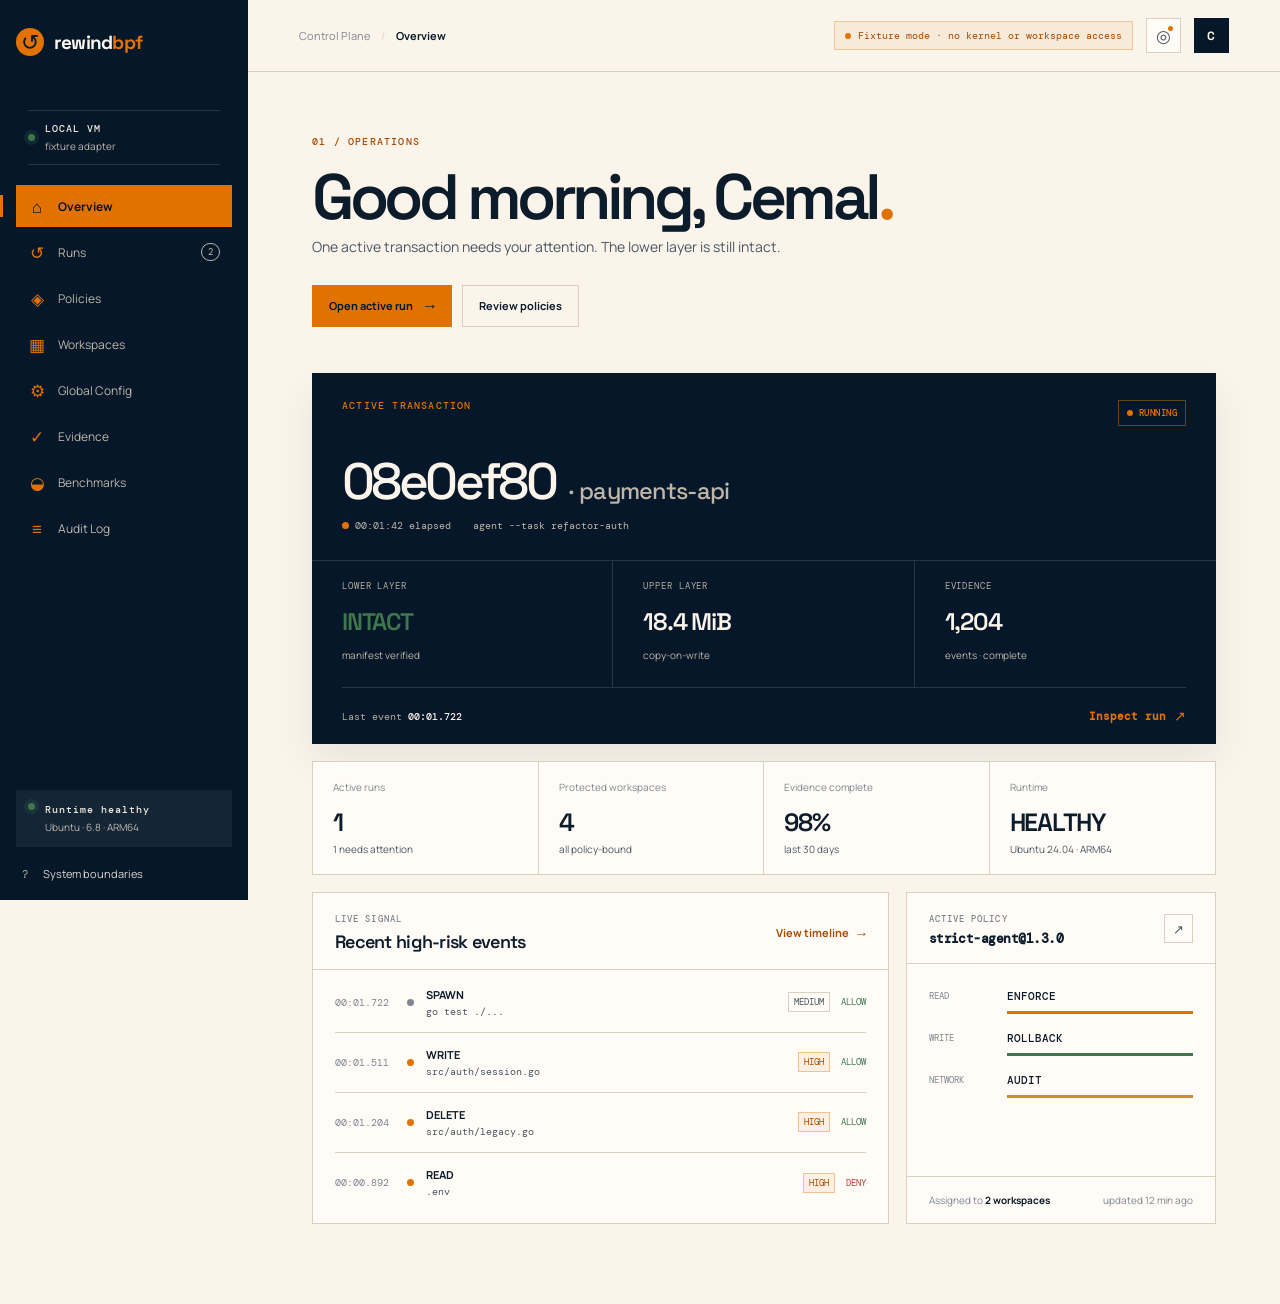
==== ui/index.html @ 832b9a1c "feat: add control plane UI roadmap and prototype" ====
<!doctype html>
<html lang="en">
  <head>
    <meta charset="utf-8" />
    <meta name="viewport" content="width=device-width, initial-scale=1, viewport-fit=cover" />
    <meta name="theme-color" content="#101b2d" />
    <meta name="description" content="RewindBPF Control Plane — observe, review, and safely rewind agent transactions." />
    <title>Rewind Control Plane</title>
    <link rel="stylesheet" href="./styles/tokens.css" />
    <link rel="stylesheet" href="./styles/app.css" />
  </head>
  <body>
    <a class="skip-link" href="#main-content">Skip to main content</a>
    <div id="app"></div>
    <noscript><main class="no-script"><h1>Rewind Control Plane</h1><p>JavaScript is required for the operational prototype.</p></main></noscript>
    <script type="module" src="./app.js"></script>
  </body>
</html>
---- ui/styles/tokens.css ----
@import url("https://fonts.googleapis.com/css2?family=DM+Mono:wght@400;500&family=Manrope:wght@400;500;600;700;800&family=Space+Grotesk:wght@500;600;700&display=swap");

:root {
  --ink: oklch(22% .035 250);
  --ink-soft: oklch(45% .025 250);
  --ink-faint: oklch(62% .018 250);
  --navy: oklch(20% .045 250);
  --navy-soft: oklch(27% .045 250);
  --paper: oklch(97% .014 78);
  --surface: oklch(99% .008 78);
  --surface-warm: oklch(94% .022 78);
  --line: oklch(86% .022 78);
  --orange: oklch(67% .17 54);
  --orange-dark: oklch(52% .14 48);
  --sage: oklch(52% .09 150);
  --sage-soft: oklch(89% .045 150);
  --amber: oklch(69% .13 80);
  --red: oklch(53% .16 27);
  --red-soft: oklch(91% .045 27);
  --blue: oklch(53% .11 245);
  --display: "Space Grotesk", "Trebuchet MS", sans-serif;
  --body: "Manrope", -apple-system, BlinkMacSystemFont, "Segoe UI", sans-serif;
  --mono: "DM Mono", "SFMono-Regular", Consolas, monospace;
  --shadow: 0 18px 40px oklch(22% .035 250 / .07);
  --ease-out: cubic-bezier(.16, 1, .3, 1);
}
---- ui/styles/app.css ----
* { box-sizing: border-box; }
html { background: var(--paper); color: var(--ink); font-family: var(--body); font-size: 15px; font-kerning: normal; }
body { margin: 0; min-width: 320px; background: var(--paper); }
button, input { font: inherit; }
button { color: inherit; cursor: pointer; }
button:disabled { cursor: not-allowed; }
button:focus-visible, input:focus-visible, a:focus-visible { outline: 2px solid var(--orange); outline-offset: 3px; }
a { color: inherit; }
code, pre { font-family: var(--mono); font-variant-ligatures: none; }
.skip-link { position: fixed; z-index: 50; top: 12px; left: 12px; padding: 10px 14px; color: var(--paper); background: var(--navy); transform: translateY(-180%); transition: transform 180ms var(--ease-out); }
.skip-link:focus { transform: translateY(0); }
.app-shell { display: grid; grid-template-columns: 248px minmax(0, 1fr); min-height: 100vh; }
.side-rail { display: flex; position: sticky; top: 0; height: 100vh; flex-direction: column; padding: 28px 16px 18px; color: oklch(94% .016 78); background: var(--navy); }
.rail-brand, .mobile-brand { display: flex; align-items: center; gap: 10px; color: oklch(98% .01 78); font: 700 19px/1 var(--display); letter-spacing: -.04em; }
.brand-symbol { display: grid; place-items: center; width: 28px; height: 28px; color: var(--navy); background: var(--orange); border-radius: 50%; font: 22px/1 var(--display); }
.brand-accent { color: var(--orange); }
.rail-context { display: flex; align-items: center; gap: 10px; margin: 54px 12px 20px; padding: 11px 0; border-top: 1px solid oklch(100% 0 0 / .14); border-bottom: 1px solid oklch(100% 0 0 / .14); }
.rail-context b, .rail-health b { display: block; font: 500 10px var(--mono); letter-spacing: .1em; }
.rail-context small, .rail-health small { display: block; margin-top: 4px; color: oklch(78% .018 78); font-size: 10px; }
.context-dot, .health-dot { width: 7px; height: 7px; flex: 0 0 auto; border-radius: 50%; background: var(--sage); box-shadow: 0 0 0 4px oklch(52% .09 150 / .18); }
.rail-nav { display: grid; gap: 4px; }
.rail-link { display: flex; align-items: center; gap: 12px; position: relative; min-height: 42px; padding: 0 12px; border: 0; color: oklch(78% .018 78); background: transparent; text-align: left; font-size: 12px; transition: color 180ms var(--ease-out), background 180ms var(--ease-out), transform 180ms var(--ease-out); }
.rail-link:hover { color: oklch(98% .01 78); background: oklch(100% 0 0 / .07); transform: translateX(2px); }
.rail-link.is-active { color: var(--navy); background: var(--orange); font-weight: 700; }
.rail-link.is-active::before { content: ""; position: absolute; left: -16px; width: 3px; height: 22px; background: var(--orange); }
.rail-icon { width: 18px; color: var(--orange); font-size: 17px; text-align: center; }
.rail-link.is-active .rail-icon { color: var(--navy); }
.rail-link em { margin-left: auto; padding: 2px 6px; border: 1px solid currentColor; border-radius: 10px; font: 9px var(--mono); font-style: normal; }
.rail-bottom { display: grid; gap: 18px; margin-top: auto; }
.rail-health { display: flex; align-items: flex-start; gap: 10px; padding: 13px 12px; background: oklch(100% 0 0 / .06); }
.rail-help { border: 0; color: oklch(75% .02 78); background: transparent; text-align: left; font: 11px var(--mono); }
.rail-help span { margin-left: 7px; color: oklch(88% .012 78); font-family: var(--body); }
.main-shell { min-width: 0; }
.topbar { display: flex; align-items: center; gap: 24px; height: 72px; padding: 0 clamp(22px, 4vw, 64px); border-bottom: 1px solid var(--line); background: oklch(97% .014 78 / .9); backdrop-filter: blur(12px); }
.mobile-brand { display: none; color: var(--navy); }
.mobile-brand .brand-symbol { color: var(--paper); }
.breadcrumbs { display: flex; align-items: center; gap: 11px; color: var(--ink-faint); font-size: 11px; }
.breadcrumbs i { color: var(--line); font-style: normal; }
.breadcrumbs strong { color: var(--ink); font-weight: 700; }
.top-actions { display: flex; align-items: center; gap: 13px; margin-left: auto; }
.fixture-badge { display: flex; align-items: center; gap: 7px; max-width: 310px; padding: 7px 10px; color: var(--orange-dark); border: 1px solid oklch(67% .17 54 / .3); background: oklch(67% .17 54 / .08); font: 10px var(--mono); }
.fixture-badge i { width: 6px; height: 6px; border-radius: 50%; background: var(--orange); }
.icon-button, .avatar { display: grid; place-items: center; position: relative; width: 35px; height: 35px; border: 1px solid var(--line); color: var(--ink-soft); background: var(--surface); font-size: 17px; transition: border-color 160ms var(--ease-out), color 160ms var(--ease-out), transform 160ms var(--ease-out); }
.icon-button:hover, .avatar:hover { color: var(--orange-dark); border-color: var(--orange); transform: translateY(-1px); }
.icon-button b { position: absolute; top: 7px; right: 7px; width: 5px; height: 5px; border-radius: 50%; background: var(--orange); }
.avatar { border: 0; color: var(--paper); background: var(--navy); font: 700 12px var(--display); }
.content-wrap { width: min(100%, 1440px); margin: 0 auto; padding: clamp(34px, 5vw, 70px) clamp(22px, 5vw, 72px) 80px; }
.page { animation: page-in 500ms var(--ease-out) both; }
@keyframes page-in { from { opacity: 0; transform: translateY(8px); } to { opacity: 1; transform: translateY(0); } }
.section-kicker, .panel-kicker, .eyebrow-label { display: block; color: var(--orange-dark); font: 500 10px/1.2 var(--mono); letter-spacing: .12em; text-transform: uppercase; }
.page-intro { display: grid; grid-template-columns: 1fr; max-width: 720px; }
.page-intro h1, .page-heading h1 { margin: 19px 0 8px; font: 600 clamp(38px, 5vw, 68px)/.96 var(--display); letter-spacing: -.07em; }
.page-intro p, .page-heading p { max-width: 600px; margin: 0; color: var(--ink-soft); font-size: 14px; line-height: 1.6; }
.muted-dot { color: var(--orange); }
.intro-actions { display: flex; gap: 10px; margin-top: 26px; }
.button { display: inline-flex; align-items: center; justify-content: center; gap: 12px; min-height: 42px; padding: 0 16px; border: 1px solid transparent; font-size: 11px; font-weight: 700; transition: transform 180ms var(--ease-out), background 180ms var(--ease-out), border-color 180ms var(--ease-out); }
.button span { font: 16px var(--mono); }
.button:hover { transform: translateY(-2px); }
.button-primary { color: var(--navy); background: var(--orange); }
.button-primary:hover { background: oklch(72% .16 54); }
.button-quiet { color: var(--ink); border-color: var(--line); background: transparent; }
.button-quiet:hover { border-color: var(--ink-soft); background: var(--surface); }
.button-disabled { color: var(--ink-faint); border-color: var(--line); background: var(--surface-warm); }
.text-button, .back-link { display: inline-flex; align-items: center; gap: 8px; padding: 0; border: 0; color: var(--orange-dark); background: transparent; font-size: 11px; font-weight: 700; }
.text-button span { font: 14px var(--mono); }
.text-button:hover, .back-link:hover { color: var(--ink); }
.hero-status { margin-top: 46px; padding: 27px 30px 0; color: var(--paper); background: var(--navy); box-shadow: var(--shadow); }
.hero-status-top, .hero-status-foot, .panel-heading, .detail-head, .page-heading { display: flex; align-items: flex-start; justify-content: space-between; gap: 18px; }
.eyebrow-label { color: var(--orange); }
.state-pill { display: inline-flex; align-items: center; gap: 6px; padding: 6px 8px; color: var(--ink-soft); border: 1px solid var(--line); font: 500 9px var(--mono); letter-spacing: .05em; text-transform: uppercase; white-space: nowrap; }
.state-pill i { width: 6px; height: 6px; border-radius: 50%; background: currentColor; }
.state-running { color: var(--orange); border-color: oklch(67% .17 54 / .45); }
.state-rolled_back { color: var(--sage); border-color: oklch(52% .09 150 / .4); }
.state-failed, .state-recovery_required { color: var(--red); }
.hero-status .state-pill { color: var(--orange); border-color: oklch(67% .17 54 / .45); }
.hero-run-id { margin-top: 30px; font: 500 clamp(31px, 4vw, 53px)/1 var(--display); letter-spacing: -.07em; }
.hero-run-id span { margin-left: 14px; color: oklch(78% .02 78); font-size: .46em; letter-spacing: -.03em; }
.hero-run-meta { display: flex; gap: 22px; margin-top: 12px; color: oklch(78% .02 78); font: 10px var(--mono); }
.live-pulse { display: inline-block; width: 7px; height: 7px; margin-right: 6px; border-radius: 50%; background: var(--orange); box-shadow: 0 0 0 0 oklch(67% .17 54 / .6); animation: pulse 2s infinite; }
@keyframes pulse { 70% { box-shadow: 0 0 0 7px transparent; } 100% { box-shadow: 0 0 0 0 transparent; } }
.hero-status-grid { display: grid; grid-template-columns: repeat(3, 1fr); margin: 28px -30px 0; border-top: 1px solid oklch(100% 0 0 / .14); }
.hero-status-grid > div { min-height: 126px; padding: 19px 20px 17px 30px; border-right: 1px solid oklch(100% 0 0 / .14); }
.hero-status-grid > div:last-child { border-right: 0; }
.hero-status-grid small, .summary-cell span { display: block; color: oklch(75% .02 78); font: 9px var(--mono); letter-spacing: .1em; }
.hero-status-grid strong { display: block; margin: 14px 0 6px; font: 600 24px var(--display); letter-spacing: -.05em; }
.hero-status-grid span { color: oklch(78% .02 78); font-size: 10px; }
.verified-text { color: var(--sage) !important; }
.hero-status-foot { align-items: center; min-height: 57px; color: oklch(75% .02 78); border-top: 1px solid oklch(100% 0 0 / .14); font: 10px var(--mono); }
.hero-status-foot b { color: var(--paper); font-weight: 500; }
.hero-status-foot .text-button { color: var(--orange); }
.stat-strip { display: grid; grid-template-columns: repeat(4, 1fr); margin-top: 17px; border: 1px solid var(--line); background: var(--surface); }
.stat-strip > div { min-height: 106px; padding: 18px 20px; border-right: 1px solid var(--line); }
.stat-strip > div:last-child { border-right: 0; }
.stat-strip span, .stat-strip small { display: block; color: var(--ink-faint); font-size: 10px; }
.stat-strip strong { display: block; margin: 12px 0 4px; font: 600 25px var(--display); letter-spacing: -.05em; }
.stat-strip small { color: var(--ink-soft); }
.dashboard-grid { display: grid; grid-template-columns: 1.3fr .7fr; gap: 17px; margin-top: 17px; }
.panel { border: 1px solid var(--line); background: var(--surface); }
.panel-heading { align-items: center; padding: 21px 22px 17px; border-bottom: 1px solid var(--line); }
.panel-heading h2 { margin: 7px 0 0; font: 600 18px/1.1 var(--display); letter-spacing: -.04em; }
.panel-kicker { color: var(--ink-faint); font-size: 9px; }
.mini-events { padding: 3px 22px 10px; }
.mini-event { display: grid; grid-template-columns: 61px 8px minmax(0, 1fr) auto auto; align-items: center; gap: 11px; min-height: 60px; border-bottom: 1px solid var(--line); }
.mini-event:last-child { border-bottom: 0; }
.event-time { color: var(--ink-faint); font: 10px var(--mono); }
.event-marker { width: 7px; height: 7px; border-radius: 50%; background: var(--ink-faint); }
.marker-high, .marker-critical { background: var(--orange); }
.marker-low { background: var(--sage); }
.mini-event div { display: grid; gap: 3px; min-width: 0; }
.mini-event strong { font-size: 11px; }
.mini-event div span { overflow: hidden; color: var(--ink-soft); font: 10px var(--mono); text-overflow: ellipsis; white-space: nowrap; }
.risk { display: inline-block; padding: 3px 5px; color: var(--ink-soft); border: 1px solid var(--line); font: 9px var(--mono); text-transform: uppercase; }
.risk-high, .risk-critical { color: var(--orange-dark); border-color: oklch(67% .17 54 / .36); background: oklch(67% .17 54 / .08); }
.risk-low { color: var(--sage); }
.decision { font: 9px var(--mono); text-transform: uppercase; }
.decision-allow { color: var(--sage); }
.decision-deny { color: var(--red); }
.panel-policy { display: flex; flex-direction: column; }
.panel-policy .panel-heading { align-items: flex-start; }
.panel-policy .panel-heading h2 { font-family: var(--mono); font-size: 13px; }
.icon-button.small { width: 29px; height: 29px; font-size: 13px; }
.policy-summary { display: grid; gap: 17px; padding: 25px 22px; }
.policy-mode { display: grid; grid-template-columns: 70px 1fr; align-items: center; gap: 8px; }
.policy-mode span { color: var(--ink-faint); font: 9px var(--mono); }
.policy-mode strong { font: 500 11px var(--mono); }
.mode-line { grid-column: 2; height: 3px; background: var(--orange); }
.mode-sage { background: var(--sage); }
.mode-amber { background: var(--amber); }
.policy-foot { display: flex; justify-content: space-between; gap: 15px; margin-top: auto; padding: 16px 22px; color: var(--ink-faint); border-top: 1px solid var(--line); font-size: 10px; }
.policy-foot b { color: var(--ink); }
.page-heading { align-items: end; margin-bottom: 38px; }
.page-heading h1 { margin-bottom: 13px; }
.filter-row { display: flex; justify-content: space-between; gap: 20px; margin-bottom: 15px; }
.search-box { display: flex; align-items: center; gap: 10px; width: min(100%, 430px); padding: 0 13px; border: 1px solid var(--line); background: var(--surface); }
.search-box span { color: var(--ink-faint); font-size: 22px; }
.search-box input { width: 100%; min-height: 42px; border: 0; outline: 0; color: var(--ink); background: transparent; font-size: 11px; }
.filter-tabs { display: flex; align-items: center; gap: 5px; }
.filter-tabs button { min-height: 35px; padding: 0 11px; border: 1px solid transparent; color: var(--ink-soft); background: transparent; font-size: 10px; }
.filter-tabs button.is-selected { color: var(--ink); border-color: var(--line); background: var(--surface); }
.filter-tabs b { margin-left: 5px; color: var(--ink-faint); font: 10px var(--mono); }
.run-table { border-top: 1px solid var(--line); background: var(--surface); }
.table-head, .run-row { display: grid; grid-template-columns: 1.35fr 1fr 1fr 1fr 125px 24px; gap: 14px; align-items: center; padding: 0 20px; }
.table-head { min-height: 39px; color: var(--ink-faint); font: 9px var(--mono); letter-spacing: .1em; text-transform: uppercase; }
.run-row { width: 100%; min-height: 78px; border: 0; border-top: 1px solid var(--line); color: var(--ink); background: transparent; text-align: left; transition: background 160ms var(--ease-out), transform 160ms var(--ease-out); }
.run-row:hover { background: var(--surface-warm); transform: translateX(3px); }
.run-row > div { display: grid; gap: 5px; min-width: 0; }
.run-row strong, .run-row > span { overflow: hidden; font-size: 11px; text-overflow: ellipsis; white-space: nowrap; }
.run-row small { overflow: hidden; color: var(--ink-faint); font: 10px var(--mono); text-overflow: ellipsis; white-space: nowrap; }
.table-evidence { color: var(--ink-soft); }
.tiny-check { display: inline-grid; place-items: center; width: 17px; height: 17px; margin-right: 6px; color: var(--sage); border: 1px solid oklch(52% .09 150 / .3); border-radius: 50%; font: 10px var(--mono); }
.row-arrow { color: var(--orange-dark); font: 16px var(--mono) !important; }
.detail-head { align-items: end; margin-bottom: 29px; }
.back-link { margin-bottom: 29px; color: var(--ink-soft); font-weight: 500; }
.detail-title-row { display: flex; align-items: center; gap: 13px; }
.detail-title-row .section-kicker { display: inline-block; }
.detail-head h1 { margin: 14px 0 9px; font: 600 clamp(35px, 5vw, 64px)/.95 var(--display); letter-spacing: -.08em; }
.detail-head h1 em { color: var(--orange-dark); font-style: normal; }
.title-slash { margin: 0 8px; color: var(--line); }
.detail-head p { margin: 0; color: var(--ink-soft); font-size: 11px; }
.detail-head p code { color: var(--ink); }
.dot-separator { margin: 0 8px; color: var(--line); }
.action-rail { display: flex; flex-wrap: wrap; justify-content: end; gap: 8px; }
.detail-summary { display: grid; grid-template-columns: repeat(4, 1fr); margin-bottom: 17px; border: 1px solid var(--line); background: var(--surface); }
.summary-cell { min-height: 105px; padding: 17px 20px; border-right: 1px solid var(--line); }
.summary-cell:last-child { border-right: 0; }
.summary-cell strong { display: block; margin: 13px 0 5px; font: 600 22px var(--display); letter-spacing: -.05em; }
.summary-cell strong small { font-size: 11px; letter-spacing: 0; }
.summary-cell small { color: var(--ink-faint); font: 10px var(--mono); }
.detail-layout { display: grid; grid-template-columns: 1.2fr .8fr; gap: 17px; align-items: start; }
.timeline-panel { min-height: 645px; }
.live-label { color: var(--orange-dark); font: 10px var(--mono); text-transform: uppercase; }
.timeline { padding: 26px 22px 28px; }
.timeline-event { display: grid; grid-template-columns: 68px 23px minmax(0, 1fr); gap: 7px; min-height: 72px; }
.timeline-event time { padding-top: 3px; color: var(--ink-faint); font: 10px var(--mono); }
.timeline-spine { position: relative; display: flex; justify-content: center; }
.timeline-spine > i { position: absolute; top: 13px; bottom: -2px; width: 1px; background: var(--line); }
.timeline-dot { z-index: 1; width: 11px; height: 11px; margin-top: 2px; border: 3px solid var(--surface); border-radius: 50%; background: var(--ink-faint); box-shadow: 0 0 0 1px var(--line); }
.dot-write { background: var(--orange); }.dot-read { background: var(--red); }.dot-lifecycle { background: var(--sage); }.dot-process { background: var(--blue); }
.timeline-copy { padding-bottom: 18px; }
.timeline-title { display: flex; align-items: center; flex-wrap: wrap; gap: 8px; }
.timeline-title strong { font: 600 12px var(--display); }
.timeline-copy code { display: block; margin-top: 8px; color: var(--ink); font-size: 10px; }
.timeline-copy p { margin: 6px 0 0; color: var(--ink-soft); font-size: 10px; line-height: 1.5; }
.timeline-event.is-denied .timeline-copy { padding: 10px 12px 15px; border-left: 2px solid var(--red); background: var(--red-soft); }
.timeline-event.is-critical .timeline-copy { padding: 10px 12px 15px; border-left: 2px solid var(--orange); background: oklch(67% .17 54 / .08); }
.side-stack { display: grid; gap: 17px; }
.diff-list { padding: 2px 22px 8px; }
.diff-row { display: grid; grid-template-columns: 24px 1fr auto; align-items: center; gap: 9px; min-height: 63px; border-bottom: 1px solid var(--line); }
.diff-row:last-child { border-bottom: 0; }
.diff-kind { display: grid; place-items: center; width: 20px; height: 20px; font: 12px var(--mono); }
.kind-deleted { color: var(--red); background: var(--red-soft); }.kind-created { color: var(--sage); background: var(--sage-soft); }.kind-denied { color: var(--red); border: 1px solid oklch(53% .16 27 / .25); }.kind-modified { color: var(--orange-dark); background: oklch(67% .17 54 / .1); }
.diff-row div { display: grid; gap: 4px; min-width: 0; }
.diff-row strong { overflow: hidden; font: 500 10px var(--mono); text-overflow: ellipsis; white-space: nowrap; }
.diff-row div span, .diff-row small { color: var(--ink-faint); font-size: 9px; }
.diff-row small { font-family: var(--mono); }
.panel-foot { display: flex; align-items: center; justify-content: space-between; padding: 13px 22px; color: var(--sage); border-top: 1px solid var(--line); font: 10px var(--mono); }
.panel-foot .tiny-check { margin: 0; }
.evidence-grid-small { display: grid; grid-template-columns: repeat(2, 1fr); padding: 17px 22px; }
.evidence-grid-small > div { padding: 8px 0; }
.evidence-grid-small strong { display: block; font: 600 19px var(--display); }
.evidence-grid-small span { color: var(--ink-faint); font: 9px var(--mono); }
.evidence-statement { display: flex; gap: 9px; padding: 13px 22px; color: var(--sage); border-top: 1px solid var(--line); font-size: 10px; line-height: 1.4; }
.evidence-statement i { font-style: normal; }
.verified-icon { display: grid; place-items: center; width: 24px; height: 24px; color: var(--sage); border: 1px solid oklch(52% .09 150 / .35); border-radius: 50%; font: 12px var(--mono); }
.detail-footer { display: flex; align-items: center; justify-content: space-between; gap: 20px; margin-top: 17px; padding: 17px 20px; border: 1px solid var(--line); background: var(--surface); }
.process-line { display: flex; align-items: center; flex-wrap: wrap; gap: 10px; color: var(--ink-soft); font-size: 10px; }.process-line .panel-kicker { margin-right: 8px; }.process-line strong { color: var(--ink); font: 500 10px var(--mono); }.resource-chip { padding: 4px 6px; color: var(--ink-faint); border: 1px solid var(--line); font: 9px var(--mono); }
.policy-layout { display: grid; grid-template-columns: .75fr 1.25fr; gap: 17px; align-items: start; }.package-list { display: grid; gap: 10px; }.package-card { padding: 19px; border: 1px solid var(--line); background: var(--surface); text-align: left; transition: transform 180ms var(--ease-out), border-color 180ms var(--ease-out), background 180ms var(--ease-out); }.package-card:hover, .package-card.is-selected { transform: translateX(3px); border-color: var(--orange); background: oklch(67% .17 54 / .055); }.package-card-top { display: flex; align-items: center; justify-content: space-between; }.package-symbol { color: var(--orange-dark); font-size: 20px; }.assigned-label, .available-label, .verified-label, .config-state { color: var(--sage); font: 9px var(--mono); letter-spacing: .08em; text-transform: uppercase; }.available-label { color: var(--ink-faint); }.package-card h2 { margin: 22px 0 8px; font: 600 20px var(--display); letter-spacing: -.05em; }.package-card h2 small, .editor-head h2 small { margin-left: 5px; color: var(--ink-faint); font: 10px var(--mono); letter-spacing: 0; }.package-card p { min-height: 34px; margin: 0; color: var(--ink-soft); font-size: 11px; line-height: 1.5; }.package-modes { display: grid; grid-template-columns: repeat(3, 1fr); gap: 9px; margin-top: 20px; }.package-modes span { display: grid; gap: 5px; color: var(--ink-soft); font: 9px var(--mono); text-transform: uppercase; }.package-modes b { color: var(--ink-faint); font-size: 8px; }.package-card-foot { display: flex; justify-content: space-between; margin-top: 21px; padding-top: 12px; color: var(--ink-faint); border-top: 1px solid var(--line); font: 9px var(--mono); }.policy-editor { min-width: 0; }.editor-head { display: flex; align-items: start; justify-content: space-between; gap: 12px; padding: 22px; border-bottom: 1px solid var(--line); }.editor-head h2 { margin: 8px 0 0; font: 600 20px var(--display); letter-spacing: -.05em; }.effective-list { padding: 6px 22px; }.effective-row { display: grid; grid-template-columns: 1fr 1.1fr auto; align-items: center; gap: 15px; min-height: 46px; border-bottom: 1px solid var(--line); }.effective-row code, .effective-row strong, .effective-row span { overflow: hidden; font-size: 10px; text-overflow: ellipsis; white-space: nowrap; }.effective-row code { color: var(--ink-soft); }.effective-row strong { color: var(--ink); font: 500 10px var(--mono); }.effective-row span { color: var(--ink-faint); font: 9px var(--mono); }.policy-code { margin: 18px 22px; background: var(--navy); }.code-head { display: flex; align-items: center; justify-content: space-between; padding: 10px 13px; color: oklch(76% .02 78); border-bottom: 1px solid oklch(100% 0 0 / .14); font: 9px var(--mono); }.code-copy { padding: 3px 7px; color: var(--orange); border: 1px solid oklch(67% .17 54 / .45); background: transparent; font: 9px var(--mono); }.policy-code pre { overflow: auto; margin: 0; padding: 18px; color: oklch(88% .02 78); font-size: 11px; line-height: 1.65; }.yaml-key { color: oklch(76% .14 177); }.yaml-value { color: oklch(80% .14 82); }.yaml-string { color: oklch(79% .12 50); }.editor-foot { display: flex; align-items: center; justify-content: space-between; gap: 15px; padding: 17px 22px; border-top: 1px solid var(--line); }.editor-foot > span { color: var(--ink-faint); font: 9px var(--mono); }
.revision-label, .benchmark-stamp { color: var(--ink-faint); font: 10px var(--mono); letter-spacing: .1em; }.revision-label b { color: var(--orange-dark); font-weight: 500; }.config-grid { display: grid; grid-template-columns: repeat(2, 1fr); gap: 17px; }.config-panel { padding-bottom: 3px; }.config-row { display: flex; align-items: center; justify-content: space-between; gap: 14px; padding: 17px 22px; border-bottom: 1px solid var(--line); }.config-row > div { display: grid; gap: 5px; }.config-row strong { font-size: 11px; }.config-row span { color: var(--ink-faint); font-size: 9px; }.config-value { min-height: 31px; padding: 0 8px; color: var(--orange-dark); border: 1px solid oklch(67% .17 54 / .35); background: oklch(67% .17 54 / .07); font: 10px var(--mono); }.config-value span { margin-left: 7px; color: var(--orange-dark); }.config-revision { grid-column: 1 / -1; }.revision-row { display: grid; grid-template-columns: 100px 1fr 80px; align-items: center; gap: 15px; min-height: 54px; padding: 0 22px; border-bottom: 1px solid var(--line); }.revision-row time, .revision-row small { color: var(--ink-faint); font: 9px var(--mono); }.revision-row div { display: grid; gap: 4px; }.revision-row strong { font-size: 10px; }.revision-row div span { color: var(--ink-soft); font: 10px var(--mono); }.config-warning { display: flex; gap: 10px; align-items: center; margin: 18px 22px; padding: 10px; color: var(--orange-dark); background: oklch(67% .17 54 / .08); font-size: 10px; }.config-warning span { display: grid; place-items: center; width: 17px; height: 17px; color: var(--paper); background: var(--orange); border-radius: 50%; font: 10px var(--mono); }.config-warning p { margin: 0; }
.evidence-hero, .benchmark-hero { display: flex; align-items: center; justify-content: space-between; gap: 30px; padding: 28px; color: var(--paper); background: var(--navy); }.evidence-hero > div:first-child { display: flex; align-items: center; gap: 17px; }.verified-icon.large { width: 48px; height: 48px; color: var(--sage-soft); border-color: oklch(89% .045 150 / .5); font-size: 23px; }.evidence-hero h2, .benchmark-hero h2 { margin: 8px 0; font: 600 25px var(--display); letter-spacing: -.05em; }.evidence-hero p, .benchmark-hero p { margin: 0; color: oklch(78% .02 78); font-size: 11px; }.evidence-hero code { color: var(--orange); }.evidence-hero-stat { text-align: right; }.evidence-hero-stat strong { display: block; font: 600 40px var(--display); letter-spacing: -.07em; }.evidence-hero-stat span { color: oklch(78% .02 78); font: 10px var(--mono); }.evidence-metrics { display: grid; grid-template-columns: repeat(4, 1fr); margin-top: 17px; border: 1px solid var(--line); background: var(--surface); }.evidence-metrics > div { min-height: 120px; padding: 20px; border-right: 1px solid var(--line); }.evidence-metrics > div:last-child { border-right: 0; }.evidence-metrics strong, .evidence-metrics span, .evidence-metrics small { display: block; }.evidence-metrics strong { font: 600 27px var(--display); letter-spacing: -.06em; }.evidence-metrics span { margin-top: 8px; font-size: 10px; }.evidence-metrics small { margin-top: 5px; color: var(--ink-faint); font: 9px var(--mono); }.hash-panel { margin-top: 17px; }.hash-rail { display: flex; align-items: center; gap: 9px; padding: 30px 22px 13px; }.hash-rail i { flex: 1; height: 1px; background: var(--line); }.hash-node { padding: 6px 8px; color: var(--ink-soft); border: 1px solid var(--line); font: 9px var(--mono); }.hash-node.is-current { color: var(--sage); border-color: var(--sage); }.hash-panel > p { margin: 0; padding: 0 22px 22px; color: var(--ink-faint); font-size: 10px; }.benchmark-hero { margin-bottom: 17px; }.benchmark-hero > div:first-child { max-width: 600px; }.benchmark-delta { text-align: right; }.benchmark-delta strong { display: block; color: var(--orange); font: 600 48px var(--display); letter-spacing: -.08em; }.benchmark-delta span { color: oklch(78% .02 78); font: 10px var(--mono); }.chart-panel { padding-bottom: 23px; }.chart-legend { color: var(--ink-faint); font: 9px var(--mono); }.chart-legend i { display: inline-block; width: 8px; height: 8px; margin: 0 5px 0 13px; background: var(--orange); }.chart-legend .legend-write { background: var(--sage); }.benchmark-bar { display: grid; grid-template-columns: 150px 1fr; gap: 24px; align-items: center; padding: 20px 22px 0; }.benchmark-bar > div:first-child { display: grid; gap: 4px; }.benchmark-bar strong { font: 600 14px var(--display); }.benchmark-bar span { color: var(--ink-faint); font: 9px var(--mono); }.bar-pair { display: grid; gap: 5px; }.bar-pair i { display: block; width: var(--value); min-width: 45px; padding: 5px 8px; color: var(--navy); background: var(--orange); font: 10px var(--mono); font-style: normal; transition: width 700ms var(--ease-out); }.bar-pair i + i { color: var(--paper); background: var(--sage); }.chart-note { margin: 27px 22px 0; padding-top: 17px; color: var(--ink-faint); border-top: 1px solid var(--line); font-size: 10px; }.audit-panel { padding: 5px 22px; }.audit-row { display: grid; grid-template-columns: 90px 8px 1fr 70px 30px; align-items: center; gap: 15px; min-height: 70px; border-bottom: 1px solid var(--line); }.audit-row:last-child { border-bottom: 0; }.audit-row time, .audit-row small { color: var(--ink-faint); font: 9px var(--mono); }.audit-dot { width: 7px; height: 7px; border-radius: 50%; background: var(--sage); }.audit-row div { display: grid; gap: 4px; }.audit-row strong { font-size: 11px; }.audit-row div span { color: var(--ink-soft); font: 10px var(--mono); }.toast { display: flex; align-items: center; gap: 10px; position: fixed; z-index: 30; right: 24px; bottom: 24px; min-width: 290px; max-width: 420px; padding: 13px 14px; color: var(--paper); background: var(--navy); box-shadow: var(--shadow); animation: toast-in 350ms var(--ease-out) both; }.toast > span { display: grid; place-items: center; width: 21px; height: 21px; color: var(--navy); background: var(--orange); border-radius: 50%; font: 11px var(--mono); }.toast-success > span { background: var(--sage-soft); color: var(--sage); }.toast p { flex: 1; margin: 0; font-size: 11px; line-height: 1.4; }.toast button { border: 0; color: oklch(78% .02 78); background: transparent; font-size: 19px; }.no-script { padding: 30px; }
@keyframes toast-in { from { opacity: 0; transform: translateY(12px); } to { opacity: 1; transform: translateY(0); } }
@media (max-width: 1050px) { .app-shell { grid-template-columns: 212px minmax(0, 1fr); }.side-rail { padding-left: 11px; padding-right: 11px; }.rail-link { padding: 0 9px; }.rail-link.is-active::before { left: -11px; }.content-wrap { padding-right: 28px; padding-left: 28px; }.detail-layout, .policy-layout { grid-template-columns: 1fr; }.side-stack { grid-template-columns: 1fr 1fr; }.config-grid { grid-template-columns: 1fr; }.config-revision { grid-column: auto; } }
@media (max-width: 760px) { .app-shell { display: block; }.side-rail { position: fixed; z-index: 20; right: 0; bottom: 0; left: 0; width: 100%; height: 65px; padding: 0 10px; border-top: 1px solid oklch(100% 0 0 / .15); }.rail-brand, .rail-context, .rail-bottom { display: none; }.rail-nav { display: flex; justify-content: space-around; height: 100%; }.rail-link { display: grid; place-items: center; gap: 1px; min-width: 48px; min-height: 65px; padding: 3px 2px; font-size: 8px; }.rail-link span:last-of-type { display: block; }.rail-link.is-active::before { top: -1px; right: 20%; left: 20%; width: auto; height: 3px; }.rail-link em { display: none; }.rail-icon { font-size: 19px; }.rail-link:nth-child(n+6) { display: none; }.topbar { height: 64px; padding: 0 18px; }.mobile-brand { display: flex; }.breadcrumbs { display: none; }.fixture-badge { display: none; }.content-wrap { padding: 34px 18px 100px; }.page-heading { align-items: start; flex-direction: column; }.page-heading h1, .page-intro h1 { font-size: 47px; }.hero-status { margin-top: 34px; padding: 22px 18px 0; }.hero-status-grid { margin-right: -18px; margin-left: -18px; }.hero-status-grid > div { padding-left: 18px; }.hero-run-meta { display: grid; gap: 7px; }.stat-strip { grid-template-columns: repeat(2, 1fr); }.stat-strip > div:nth-child(2) { border-right: 0; }.stat-strip > div:nth-child(-n+2) { border-bottom: 1px solid var(--line); }.dashboard-grid { grid-template-columns: 1fr; }.mini-event { grid-template-columns: 54px 8px minmax(0, 1fr) auto; }.mini-event .risk { display: none; }.filter-row { align-items: stretch; flex-direction: column; }.search-box { width: 100%; }.table-head { display: none; }.run-row { grid-template-columns: 1fr auto; gap: 7px; padding: 14px 15px; }.run-row > span:nth-child(2), .run-row > span:nth-child(3), .run-row > span:nth-child(4) { grid-column: 1; }.run-row .state-pill { grid-column: 2; grid-row: 1; }.row-arrow { grid-column: 2; grid-row: 2; }.detail-head { align-items: start; flex-direction: column; }.action-rail { justify-content: start; }.detail-summary { grid-template-columns: repeat(2, 1fr); }.summary-cell:nth-child(2) { border-right: 0; }.summary-cell:nth-child(-n+2) { border-bottom: 1px solid var(--line); }.detail-layout, .side-stack { grid-template-columns: 1fr; }.timeline-event { grid-template-columns: 57px 23px minmax(0, 1fr); }.detail-footer { align-items: start; flex-direction: column; }.effective-row { grid-template-columns: 1fr; gap: 4px; padding: 11px 0; }.effective-row span { text-align: left; }.evidence-hero, .benchmark-hero { align-items: start; flex-direction: column; padding: 22px; }.evidence-hero-stat, .benchmark-delta { text-align: left; }.evidence-metrics { grid-template-columns: repeat(2, 1fr); }.evidence-metrics > div:nth-child(2) { border-right: 0; }.evidence-metrics > div:nth-child(-n+2) { border-bottom: 1px solid var(--line); }.hash-rail { gap: 4px; }.hash-node { padding: 5px; font-size: 8px; }.benchmark-bar { grid-template-columns: 70px 1fr; gap: 12px; }.audit-row { grid-template-columns: 65px 7px 1fr 30px; gap: 9px; }.audit-row small { display: none; }.fixture-badge + .icon-button { display: none; }.toast { right: 13px; bottom: 80px; left: 13px; min-width: 0; } }
@media (prefers-reduced-motion: reduce) { *, *::before, *::after { animation-duration: .01ms !important; animation-iteration-count: 1 !important; scroll-behavior: auto !important; transition-duration: .01ms !important; } }
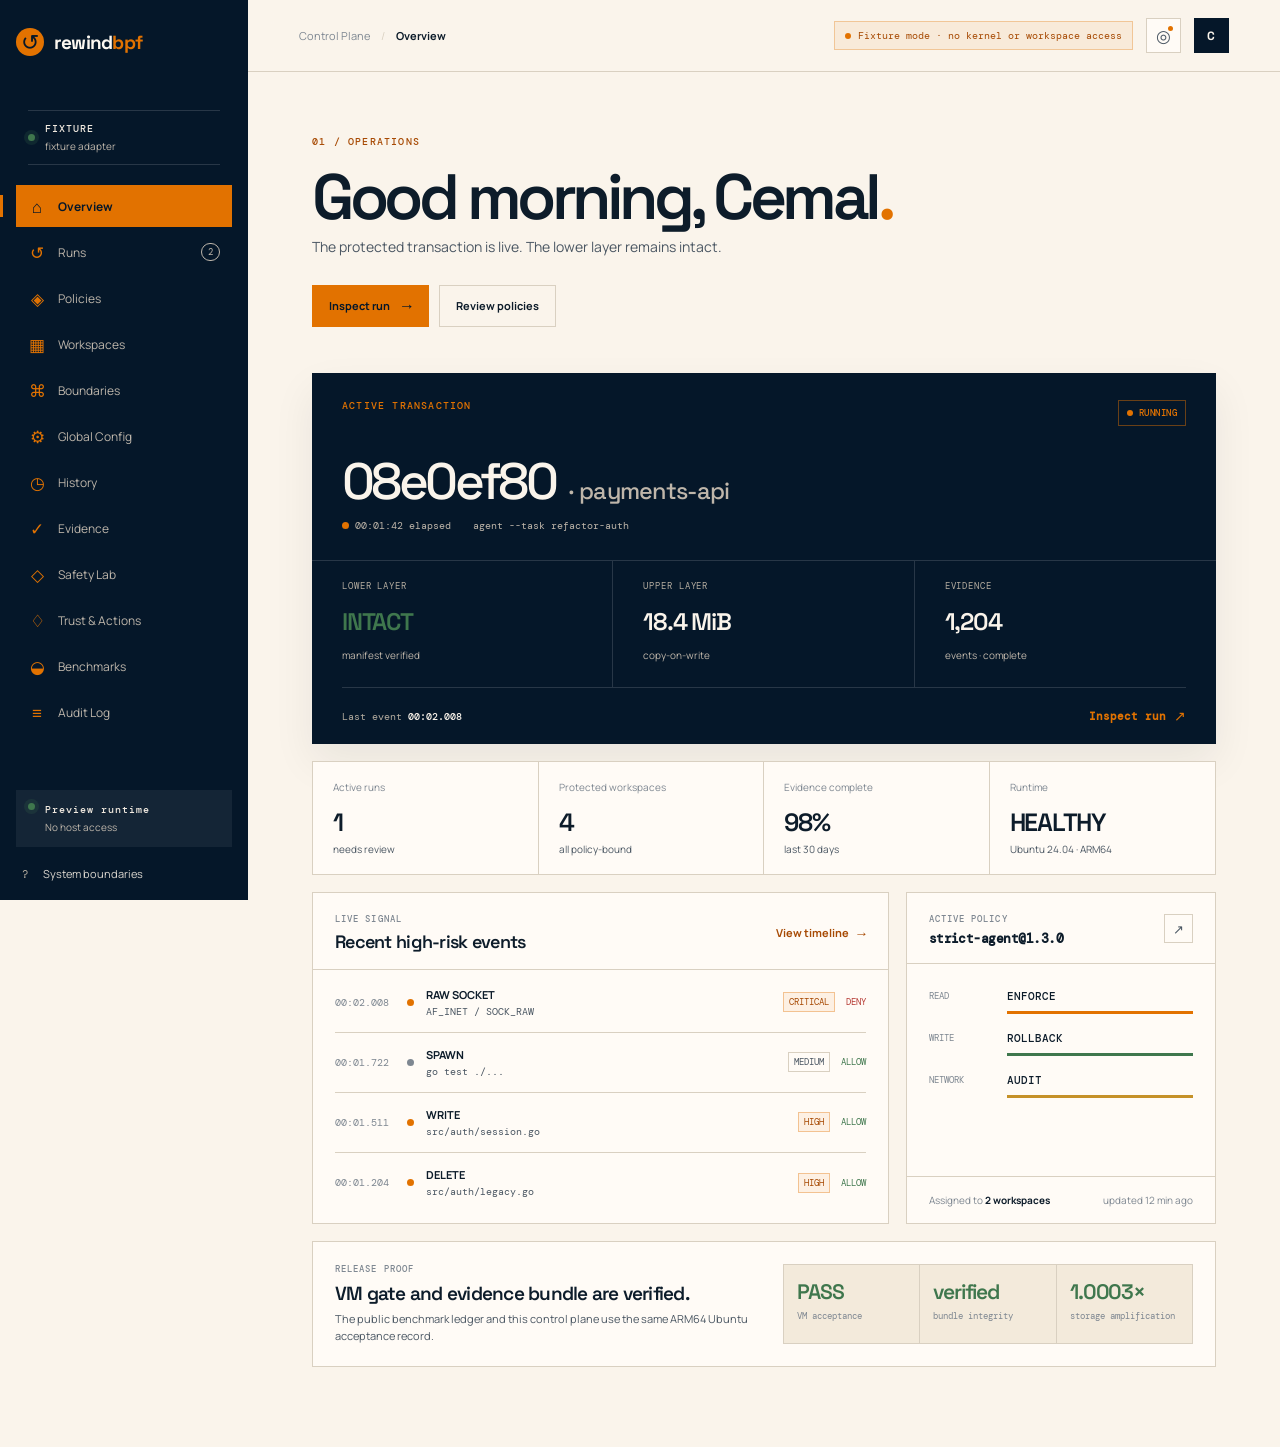
==== commit f9b919aa: "Expose live native staged changes" ====
--- a/ui/index.html
+++ b/ui/index.html
@@ -13,6 +13,6 @@
     <a class="skip-link" href="#main-content">Skip to main content</a>
     <div id="app"></div>
     <noscript><main class="no-script"><h1>Rewind Control Plane</h1><p>JavaScript is required for the operational prototype.</p></main></noscript>
-    <script type="module" src="./app.js"></script>
+    <script type="module" src="./app.js?v=20260722-1"></script>
   </body>
 </html>
--- a/ui/styles/app.css
+++ b/ui/styles/app.css
@@ -1,6 +1,14 @@
 * { box-sizing: border-box; }
+.release-proof, .benchmark-proof { display: flex; align-items: center; justify-content: space-between; gap: 28px; margin-top: 17px; padding: 22px; background: var(--surface); }
+.release-proof h2, .benchmark-proof h2 { margin: 7px 0 5px; font: 600 19px var(--display); letter-spacing: -.04em; }
+.release-proof p, .benchmark-proof p { max-width: 560px; margin: 0; color: var(--ink-soft); font-size: 11px; line-height: 1.5; }
+.release-proof-grid, .benchmark-proof-grid { display: grid; grid-template-columns: repeat(3, minmax(95px, 1fr)); gap: 1px; min-width: min(100%, 410px); border: 1px solid var(--line); background: var(--line); }
+.release-proof-grid > div, .benchmark-proof-grid > div { min-height: 78px; padding: 13px; background: var(--surface-warm); }
+.release-proof-grid strong, .benchmark-proof-grid strong { display: block; color: var(--sage); font: 600 21px var(--display); letter-spacing: -.05em; }
+.release-proof-grid span, .benchmark-proof-grid span { display: block; margin-top: 5px; color: var(--ink-faint); font: 9px var(--mono); }
 html { background: var(--paper); color: var(--ink); font-family: var(--body); font-size: 15px; font-kerning: normal; }
 body { margin: 0; min-width: 320px; background: var(--paper); }
+body.modal-open { overflow: hidden; }
 button, input { font: inherit; }
 button { color: inherit; cursor: pointer; }
 button:disabled { cursor: not-allowed; }
@@ -40,6 +48,10 @@
 .top-actions { display: flex; align-items: center; gap: 13px; margin-left: auto; }
 .fixture-badge { display: flex; align-items: center; gap: 7px; max-width: 310px; padding: 7px 10px; color: var(--orange-dark); border: 1px solid oklch(67% .17 54 / .3); background: oklch(67% .17 54 / .08); font: 10px var(--mono); }
 .fixture-badge i { width: 6px; height: 6px; border-radius: 50%; background: var(--orange); }
+.fixture-badge.connection-connected { color: var(--sage); border-color: oklch(58% .12 150 / .32); background: oklch(58% .12 150 / .09); }
+.fixture-badge.connection-connected i { background: var(--sage); }
+.fixture-badge.connection-reconnecting { color: var(--amber); border-color: oklch(72% .15 80 / .35); background: oklch(72% .15 80 / .1); }
+.fixture-badge.connection-reconnecting i { background: var(--amber); animation: pulse 1.2s ease-in-out infinite; }
 .icon-button, .avatar { display: grid; place-items: center; position: relative; width: 35px; height: 35px; border: 1px solid var(--line); color: var(--ink-soft); background: var(--surface); font-size: 17px; transition: border-color 160ms var(--ease-out), color 160ms var(--ease-out), transform 160ms var(--ease-out); }
 .icon-button:hover, .avatar:hover { color: var(--orange-dark); border-color: var(--orange); transform: translateY(-1px); }
 .icon-button b { position: absolute; top: 7px; right: 7px; width: 5px; height: 5px; border-radius: 50%; background: var(--orange); }
@@ -195,6 +207,13 @@
 .diff-row small { font-family: var(--mono); }
 .panel-foot { display: flex; align-items: center; justify-content: space-between; padding: 13px 22px; color: var(--sage); border-top: 1px solid var(--line); font: 10px var(--mono); }
 .panel-foot .tiny-check { margin: 0; }
+.safety-graph { display: grid; gap: 9px; padding: 0 22px 22px; }
+.safety-node { padding: 13px 15px; border: 1px solid var(--line); background: oklch(100% 0 0 / .42); }
+.safety-node > div { display: flex; align-items: center; justify-content: space-between; gap: 10px; }
+.safety-node strong { font: 600 12px var(--mono); }
+.safety-node small, .safety-node > span { display: block; margin-top: 7px; color: var(--ink-faint); font: 9px var(--mono); }
+.safety-node > span { color: var(--ink-soft); }
+.empty-state { padding: 22px; color: var(--ink-faint); font: 10px var(--mono); }
 .evidence-grid-small { display: grid; grid-template-columns: repeat(2, 1fr); padding: 17px 22px; }
 .evidence-grid-small > div { padding: 8px 0; }
 .evidence-grid-small strong { display: block; font: 600 19px var(--display); }
@@ -205,9 +224,51 @@
 .detail-footer { display: flex; align-items: center; justify-content: space-between; gap: 20px; margin-top: 17px; padding: 17px 20px; border: 1px solid var(--line); background: var(--surface); }
 .process-line { display: flex; align-items: center; flex-wrap: wrap; gap: 10px; color: var(--ink-soft); font-size: 10px; }.process-line .panel-kicker { margin-right: 8px; }.process-line strong { color: var(--ink); font: 500 10px var(--mono); }.resource-chip { padding: 4px 6px; color: var(--ink-faint); border: 1px solid var(--line); font: 9px var(--mono); }
 .policy-layout { display: grid; grid-template-columns: .75fr 1.25fr; gap: 17px; align-items: start; }.package-list { display: grid; gap: 10px; }.package-card { padding: 19px; border: 1px solid var(--line); background: var(--surface); text-align: left; transition: transform 180ms var(--ease-out), border-color 180ms var(--ease-out), background 180ms var(--ease-out); }.package-card:hover, .package-card.is-selected { transform: translateX(3px); border-color: var(--orange); background: oklch(67% .17 54 / .055); }.package-card-top { display: flex; align-items: center; justify-content: space-between; }.package-symbol { color: var(--orange-dark); font-size: 20px; }.assigned-label, .available-label, .verified-label, .config-state { color: var(--sage); font: 9px var(--mono); letter-spacing: .08em; text-transform: uppercase; }.available-label { color: var(--ink-faint); }.package-card h2 { margin: 22px 0 8px; font: 600 20px var(--display); letter-spacing: -.05em; }.package-card h2 small, .editor-head h2 small { margin-left: 5px; color: var(--ink-faint); font: 10px var(--mono); letter-spacing: 0; }.package-card p { min-height: 34px; margin: 0; color: var(--ink-soft); font-size: 11px; line-height: 1.5; }.package-modes { display: grid; grid-template-columns: repeat(3, 1fr); gap: 9px; margin-top: 20px; }.package-modes span { display: grid; gap: 5px; color: var(--ink-soft); font: 9px var(--mono); text-transform: uppercase; }.package-modes b { color: var(--ink-faint); font-size: 8px; }.package-card-foot { display: flex; justify-content: space-between; margin-top: 21px; padding-top: 12px; color: var(--ink-faint); border-top: 1px solid var(--line); font: 9px var(--mono); }.policy-editor { min-width: 0; }.editor-head { display: flex; align-items: start; justify-content: space-between; gap: 12px; padding: 22px; border-bottom: 1px solid var(--line); }.editor-head h2 { margin: 8px 0 0; font: 600 20px var(--display); letter-spacing: -.05em; }.effective-list { padding: 6px 22px; }.effective-row { display: grid; grid-template-columns: 1fr 1.1fr auto; align-items: center; gap: 15px; min-height: 46px; border-bottom: 1px solid var(--line); }.effective-row code, .effective-row strong, .effective-row span { overflow: hidden; font-size: 10px; text-overflow: ellipsis; white-space: nowrap; }.effective-row code { color: var(--ink-soft); }.effective-row strong { color: var(--ink); font: 500 10px var(--mono); }.effective-row span { color: var(--ink-faint); font: 9px var(--mono); }.policy-code { margin: 18px 22px; background: var(--navy); }.code-head { display: flex; align-items: center; justify-content: space-between; padding: 10px 13px; color: oklch(76% .02 78); border-bottom: 1px solid oklch(100% 0 0 / .14); font: 9px var(--mono); }.code-copy { padding: 3px 7px; color: var(--orange); border: 1px solid oklch(67% .17 54 / .45); background: transparent; font: 9px var(--mono); }.policy-code pre { overflow: auto; margin: 0; padding: 18px; color: oklch(88% .02 78); font-size: 11px; line-height: 1.65; }.yaml-key { color: oklch(76% .14 177); }.yaml-value { color: oklch(80% .14 82); }.yaml-string { color: oklch(79% .12 50); }.editor-foot { display: flex; align-items: center; justify-content: space-between; gap: 15px; padding: 17px 22px; border-top: 1px solid var(--line); }.editor-foot > span { color: var(--ink-faint); font: 9px var(--mono); }
-.revision-label, .benchmark-stamp { color: var(--ink-faint); font: 10px var(--mono); letter-spacing: .1em; }.revision-label b { color: var(--orange-dark); font-weight: 500; }.config-grid { display: grid; grid-template-columns: repeat(2, 1fr); gap: 17px; }.config-panel { padding-bottom: 3px; }.config-row { display: flex; align-items: center; justify-content: space-between; gap: 14px; padding: 17px 22px; border-bottom: 1px solid var(--line); }.config-row > div { display: grid; gap: 5px; }.config-row strong { font-size: 11px; }.config-row span { color: var(--ink-faint); font-size: 9px; }.config-value { min-height: 31px; padding: 0 8px; color: var(--orange-dark); border: 1px solid oklch(67% .17 54 / .35); background: oklch(67% .17 54 / .07); font: 10px var(--mono); }.config-value span { margin-left: 7px; color: var(--orange-dark); }.config-revision { grid-column: 1 / -1; }.revision-row { display: grid; grid-template-columns: 100px 1fr 80px; align-items: center; gap: 15px; min-height: 54px; padding: 0 22px; border-bottom: 1px solid var(--line); }.revision-row time, .revision-row small { color: var(--ink-faint); font: 9px var(--mono); }.revision-row div { display: grid; gap: 4px; }.revision-row strong { font-size: 10px; }.revision-row div span { color: var(--ink-soft); font: 10px var(--mono); }.config-warning { display: flex; gap: 10px; align-items: center; margin: 18px 22px; padding: 10px; color: var(--orange-dark); background: oklch(67% .17 54 / .08); font-size: 10px; }.config-warning span { display: grid; place-items: center; width: 17px; height: 17px; color: var(--paper); background: var(--orange); border-radius: 50%; font: 10px var(--mono); }.config-warning p { margin: 0; }
+.revision-label, .benchmark-stamp { color: var(--ink-faint); font: 10px var(--mono); letter-spacing: .1em; }.revision-label b { color: var(--orange-dark); font-weight: 500; }.config-grid { display: grid; grid-template-columns: repeat(2, 1fr); gap: 17px; }.config-panel { padding-bottom: 3px; }.config-row { display: flex; align-items: center; justify-content: space-between; gap: 14px; padding: 17px 22px; border-bottom: 1px solid var(--line); }.config-row > div { display: grid; gap: 5px; }.config-row strong { font-size: 11px; }.config-row span { color: var(--ink-faint); font-size: 9px; }.config-value { min-height: 31px; padding: 0 8px; color: var(--orange-dark); border: 1px solid oklch(67% .17 54 / .35); background: oklch(67% .17 54 / .07); font: 10px var(--mono); }.config-value span { margin-left: 7px; color: var(--orange-dark); }.config-value-readonly { display: inline-flex; align-items: center; color: var(--ink-faint); border-color: var(--line); background: var(--surface-warm); }.config-revision { grid-column: 1 / -1; }.revision-row { display: grid; grid-template-columns: 100px 1fr 80px; align-items: center; gap: 15px; min-height: 54px; padding: 0 22px; border-bottom: 1px solid var(--line); }.revision-row time, .revision-row small { color: var(--ink-faint); font: 9px var(--mono); }.revision-row div { display: grid; gap: 4px; }.revision-row strong { font-size: 10px; }.revision-row div span { color: var(--ink-soft); font: 10px var(--mono); }.config-warning { display: flex; gap: 10px; align-items: center; margin: 18px 22px; padding: 10px; color: var(--orange-dark); background: oklch(67% .17 54 / .08); font-size: 10px; }.config-warning span { display: grid; place-items: center; width: 17px; height: 17px; color: var(--paper); background: var(--orange); border-radius: 50%; font: 10px var(--mono); }.config-warning p { margin: 0; }
+.workspace-grid { display: grid; grid-template-columns: repeat(2, 1fr); gap: 17px; }.workspace-card { padding: 21px; border: 1px solid var(--line); background: var(--surface); transition: transform 180ms var(--ease-out), border-color 180ms var(--ease-out), box-shadow 180ms var(--ease-out); }.workspace-card:hover { transform: translateY(-3px); border-color: var(--orange); box-shadow: var(--shadow); }.workspace-card-top { display: flex; align-items: center; justify-content: space-between; }.workspace-status { display: inline-flex; align-items: center; gap: 7px; color: var(--sage); font: 9px var(--mono); letter-spacing: .08em; text-transform: uppercase; }.workspace-status i { width: 6px; height: 6px; border-radius: 50%; background: currentColor; }.status-unassigned { color: var(--ink-faint); }.workspace-card h2 { margin: 27px 0 7px; font: 600 23px var(--display); letter-spacing: -.06em; }.workspace-card > code { color: var(--ink-faint); font-size: 10px; }.workspace-policy { display: grid; gap: 6px; margin-top: 26px; padding: 12px; background: var(--surface-warm); }.workspace-policy span, .workspace-meta b { color: var(--ink-faint); font: 9px var(--mono); letter-spacing: .1em; }.workspace-policy strong { font: 500 11px var(--mono); }.workspace-meta { display: grid; grid-template-columns: 1.5fr .7fr .7fr; gap: 10px; margin-top: 18px; }.workspace-meta span { display: grid; gap: 5px; color: var(--ink-soft); font: 9px var(--mono); }.workspace-actions { display: flex; justify-content: space-between; gap: 12px; margin-top: 21px; padding-top: 14px; border-top: 1px solid var(--line); }
+.modal-layer { position: fixed; z-index: 100; inset: 0; display: grid; width: 100vw; height: 100dvh; place-items: center; padding: 20px; isolation: isolate; }.modal-backdrop { position: absolute; inset: 0; background: oklch(22% .035 250 / .6); animation: fade-in 200ms var(--ease-out) both; }.modal { position: relative; inset: auto; z-index: 1; display: block; width: min(100%, 520px); max-height: calc(100dvh - 40px); margin: 0; overflow: auto; padding: 27px; border: 1px solid var(--line); color: var(--ink); background: var(--surface); box-shadow: 0 30px 80px oklch(22% .035 250 / .25); animation: modal-in 300ms var(--ease-out) both; }.modal h2 { margin: 9px 0 21px; font: 600 29px var(--display); letter-spacing: -.06em; }.modal-close { position: absolute; top: 18px; right: 18px; width: 36px; height: 36px; border: 1px solid var(--line); color: var(--ink-soft); background: transparent; font-size: 18px; }.modal-close:hover { color: var(--ink); border-color: var(--orange); background: var(--surface-warm); }.modal-body { color: var(--ink-soft); }.modal-actions { display: flex; justify-content: end; gap: 9px; margin-top: 25px; padding-top: 17px; border-top: 1px solid var(--line); }.confirm-copy { display: flex; gap: 14px; align-items: flex-start; padding: 16px; background: oklch(67% .17 54 / .08); }.confirm-mark { display: grid; place-items: center; width: 28px; height: 28px; flex: 0 0 auto; color: var(--navy); background: var(--orange); border-radius: 50%; font: 600 14px var(--mono); }.confirm-copy p { margin: 8px 0 0; font-size: 12px; line-height: 1.55; }.modal-form { display: grid; gap: 15px; }.modal-form label { display: grid; gap: 7px; color: var(--ink-soft); font-size: 10px; font-weight: 700; }.modal-form input, .modal-form select, .modal-form textarea { width: 100%; min-height: 40px; padding: 9px 10px; border: 1px solid var(--line); outline: none; color: var(--ink); background: var(--paper); font-size: 11px; }.modal-form textarea { min-height: 80px; resize: vertical; }.modal-form input:focus, .modal-form select:focus, .modal-form textarea:focus { border-color: var(--orange); box-shadow: 0 0 0 3px oklch(67% .17 54 / .14); }.form-note { padding: 10px; color: var(--orange-dark); background: oklch(67% .17 54 / .08); font-size: 10px; line-height: 1.5; }.simulation-summary { display: flex; gap: 12px; align-items: center; padding: 13px; border: 1px solid var(--line); background: var(--surface-warm); }.simulation-summary strong { font: 500 12px var(--mono); }.simulation-summary p { margin: 4px 0 0; font-size: 10px; }.simulation-list { margin-top: 14px; border-top: 1px solid var(--line); }.simulation-list > div { display: grid; grid-template-columns: 50px 1fr; gap: 6px 12px; align-items: center; padding: 12px 0; border-bottom: 1px solid var(--line); }.simulation-list b { grid-row: span 2; font: 9px var(--mono); }.simulation-list > div:nth-child(1) b, .simulation-list > div:nth-child(2) b { color: var(--red); }.simulation-list > div:nth-child(3) b { color: var(--sage); }.simulation-list > div:nth-child(4) b { color: var(--amber); }.simulation-list code { color: var(--ink); font-size: 10px; }.simulation-list span { color: var(--ink-faint); font-size: 9px; }
 .evidence-hero, .benchmark-hero { display: flex; align-items: center; justify-content: space-between; gap: 30px; padding: 28px; color: var(--paper); background: var(--navy); }.evidence-hero > div:first-child { display: flex; align-items: center; gap: 17px; }.verified-icon.large { width: 48px; height: 48px; color: var(--sage-soft); border-color: oklch(89% .045 150 / .5); font-size: 23px; }.evidence-hero h2, .benchmark-hero h2 { margin: 8px 0; font: 600 25px var(--display); letter-spacing: -.05em; }.evidence-hero p, .benchmark-hero p { margin: 0; color: oklch(78% .02 78); font-size: 11px; }.evidence-hero code { color: var(--orange); }.evidence-hero-stat { text-align: right; }.evidence-hero-stat strong { display: block; font: 600 40px var(--display); letter-spacing: -.07em; }.evidence-hero-stat span { color: oklch(78% .02 78); font: 10px var(--mono); }.evidence-metrics { display: grid; grid-template-columns: repeat(4, 1fr); margin-top: 17px; border: 1px solid var(--line); background: var(--surface); }.evidence-metrics > div { min-height: 120px; padding: 20px; border-right: 1px solid var(--line); }.evidence-metrics > div:last-child { border-right: 0; }.evidence-metrics strong, .evidence-metrics span, .evidence-metrics small { display: block; }.evidence-metrics strong { font: 600 27px var(--display); letter-spacing: -.06em; }.evidence-metrics span { margin-top: 8px; font-size: 10px; }.evidence-metrics small { margin-top: 5px; color: var(--ink-faint); font: 9px var(--mono); }.hash-panel { margin-top: 17px; }.hash-rail { display: flex; align-items: center; gap: 9px; padding: 30px 22px 13px; }.hash-rail i { flex: 1; height: 1px; background: var(--line); }.hash-node { padding: 6px 8px; color: var(--ink-soft); border: 1px solid var(--line); font: 9px var(--mono); }.hash-node.is-current { color: var(--sage); border-color: var(--sage); }.hash-panel > p { margin: 0; padding: 0 22px 22px; color: var(--ink-faint); font-size: 10px; }.benchmark-hero { margin-bottom: 17px; }.benchmark-hero > div:first-child { max-width: 600px; }.benchmark-delta { text-align: right; }.benchmark-delta strong { display: block; color: var(--orange); font: 600 48px var(--display); letter-spacing: -.08em; }.benchmark-delta span { color: oklch(78% .02 78); font: 10px var(--mono); }.chart-panel { padding-bottom: 23px; }.chart-legend { color: var(--ink-faint); font: 9px var(--mono); }.chart-legend i { display: inline-block; width: 8px; height: 8px; margin: 0 5px 0 13px; background: var(--orange); }.chart-legend .legend-write { background: var(--sage); }.benchmark-bar { display: grid; grid-template-columns: 150px 1fr; gap: 24px; align-items: center; padding: 20px 22px 0; }.benchmark-bar > div:first-child { display: grid; gap: 4px; }.benchmark-bar strong { font: 600 14px var(--display); }.benchmark-bar span { color: var(--ink-faint); font: 9px var(--mono); }.bar-pair { display: grid; gap: 5px; }.bar-pair i { display: block; width: var(--value); min-width: 45px; padding: 5px 8px; color: var(--navy); background: var(--orange); font: 10px var(--mono); font-style: normal; transition: width 700ms var(--ease-out); }.bar-pair i + i { color: var(--paper); background: var(--sage); }.chart-note { margin: 27px 22px 0; padding-top: 17px; color: var(--ink-faint); border-top: 1px solid var(--line); font-size: 10px; }.audit-panel { padding: 5px 22px; }.audit-row { display: grid; grid-template-columns: 90px 8px 1fr 70px 30px; align-items: center; gap: 15px; min-height: 70px; border-bottom: 1px solid var(--line); }.audit-row:last-child { border-bottom: 0; }.audit-row time, .audit-row small { color: var(--ink-faint); font: 9px var(--mono); }.audit-dot { width: 7px; height: 7px; border-radius: 50%; background: var(--sage); }.audit-row div { display: grid; gap: 4px; }.audit-row strong { font-size: 11px; }.audit-row div span { color: var(--ink-soft); font: 10px var(--mono); }.toast { display: flex; align-items: center; gap: 10px; position: fixed; z-index: 30; right: 24px; bottom: 24px; min-width: 290px; max-width: 420px; padding: 13px 14px; color: var(--paper); background: var(--navy); box-shadow: var(--shadow); animation: toast-in 350ms var(--ease-out) both; }.toast > span { display: grid; place-items: center; width: 21px; height: 21px; color: var(--navy); background: var(--orange); border-radius: 50%; font: 11px var(--mono); }.toast-success > span { background: var(--sage-soft); color: var(--sage); }.toast p { flex: 1; margin: 0; font-size: 11px; line-height: 1.4; }.toast button { border: 0; color: oklch(78% .02 78); background: transparent; font-size: 19px; }.no-script { padding: 30px; }
+.field-help { color: var(--ink-faint); font: 9px var(--mono); font-weight: 400; line-height: 1.4; }
+.notification-list { display: grid; gap: 0; border-top: 1px solid var(--line); }.notification-list > div { display: grid; grid-template-columns: 10px 1fr; gap: 12px; padding: 16px 0; border-bottom: 1px solid var(--line); }.notification-list strong { color: var(--ink); font-size: 12px; }.notification-list p { margin: 5px 0; font-size: 10px; line-height: 1.5; }.notification-list small { color: var(--ink-faint); font: 9px var(--mono); }.notification-dot { width: 7px; height: 7px; margin-top: 4px; border-radius: 50%; background: var(--orange); }.notification-dot-muted { background: var(--ink-faint); }
+.run-empty { margin: 0; padding: 34px 20px; color: var(--ink-faint); border-top: 1px solid var(--line); text-align: center; font: 10px var(--mono); }
+.p0-boundary-banner { display: flex; align-items: center; justify-content: space-between; gap: 22px; margin-bottom: 18px; padding: 14px 17px; border: 1px solid oklch(67% .17 54 / .35); background: oklch(67% .17 54 / .07); }.p0-boundary-banner strong { display: block; margin-top: 5px; color: var(--ink); font: 600 15px var(--display); letter-spacing: -.03em; }.p0-boundary-banner p { max-width: 620px; margin: 5px 0 0; color: var(--ink-soft); font-size: 10px; line-height: 1.45; }.p0-boundary-actions { display: flex; align-items: center; gap: 16px; flex: 0 0 auto; }.boundary-chip { padding: 6px 8px; color: var(--sage); border: 1px solid oklch(52% .09 150 / .35); font: 9px var(--mono); letter-spacing: .08em; }
 @keyframes toast-in { from { opacity: 0; transform: translateY(12px); } to { opacity: 1; transform: translateY(0); } }
-@media (max-width: 1050px) { .app-shell { grid-template-columns: 212px minmax(0, 1fr); }.side-rail { padding-left: 11px; padding-right: 11px; }.rail-link { padding: 0 9px; }.rail-link.is-active::before { left: -11px; }.content-wrap { padding-right: 28px; padding-left: 28px; }.detail-layout, .policy-layout { grid-template-columns: 1fr; }.side-stack { grid-template-columns: 1fr 1fr; }.config-grid { grid-template-columns: 1fr; }.config-revision { grid-column: auto; } }
-@media (max-width: 760px) { .app-shell { display: block; }.side-rail { position: fixed; z-index: 20; right: 0; bottom: 0; left: 0; width: 100%; height: 65px; padding: 0 10px; border-top: 1px solid oklch(100% 0 0 / .15); }.rail-brand, .rail-context, .rail-bottom { display: none; }.rail-nav { display: flex; justify-content: space-around; height: 100%; }.rail-link { display: grid; place-items: center; gap: 1px; min-width: 48px; min-height: 65px; padding: 3px 2px; font-size: 8px; }.rail-link span:last-of-type { display: block; }.rail-link.is-active::before { top: -1px; right: 20%; left: 20%; width: auto; height: 3px; }.rail-link em { display: none; }.rail-icon { font-size: 19px; }.rail-link:nth-child(n+6) { display: none; }.topbar { height: 64px; padding: 0 18px; }.mobile-brand { display: flex; }.breadcrumbs { display: none; }.fixture-badge { display: none; }.content-wrap { padding: 34px 18px 100px; }.page-heading { align-items: start; flex-direction: column; }.page-heading h1, .page-intro h1 { font-size: 47px; }.hero-status { margin-top: 34px; padding: 22px 18px 0; }.hero-status-grid { margin-right: -18px; margin-left: -18px; }.hero-status-grid > div { padding-left: 18px; }.hero-run-meta { display: grid; gap: 7px; }.stat-strip { grid-template-columns: repeat(2, 1fr); }.stat-strip > div:nth-child(2) { border-right: 0; }.stat-strip > div:nth-child(-n+2) { border-bottom: 1px solid var(--line); }.dashboard-grid { grid-template-columns: 1fr; }.mini-event { grid-template-columns: 54px 8px minmax(0, 1fr) auto; }.mini-event .risk { display: none; }.filter-row { align-items: stretch; flex-direction: column; }.search-box { width: 100%; }.table-head { display: none; }.run-row { grid-template-columns: 1fr auto; gap: 7px; padding: 14px 15px; }.run-row > span:nth-child(2), .run-row > span:nth-child(3), .run-row > span:nth-child(4) { grid-column: 1; }.run-row .state-pill { grid-column: 2; grid-row: 1; }.row-arrow { grid-column: 2; grid-row: 2; }.detail-head { align-items: start; flex-direction: column; }.action-rail { justify-content: start; }.detail-summary { grid-template-columns: repeat(2, 1fr); }.summary-cell:nth-child(2) { border-right: 0; }.summary-cell:nth-child(-n+2) { border-bottom: 1px solid var(--line); }.detail-layout, .side-stack { grid-template-columns: 1fr; }.timeline-event { grid-template-columns: 57px 23px minmax(0, 1fr); }.detail-footer { align-items: start; flex-direction: column; }.effective-row { grid-template-columns: 1fr; gap: 4px; padding: 11px 0; }.effective-row span { text-align: left; }.evidence-hero, .benchmark-hero { align-items: start; flex-direction: column; padding: 22px; }.evidence-hero-stat, .benchmark-delta { text-align: left; }.evidence-metrics { grid-template-columns: repeat(2, 1fr); }.evidence-metrics > div:nth-child(2) { border-right: 0; }.evidence-metrics > div:nth-child(-n+2) { border-bottom: 1px solid var(--line); }.hash-rail { gap: 4px; }.hash-node { padding: 5px; font-size: 8px; }.benchmark-bar { grid-template-columns: 70px 1fr; gap: 12px; }.audit-row { grid-template-columns: 65px 7px 1fr 30px; gap: 9px; }.audit-row small { display: none; }.fixture-badge + .icon-button { display: none; }.toast { right: 13px; bottom: 80px; left: 13px; min-width: 0; } }
+@keyframes fade-in { from { opacity: 0; } to { opacity: 1; } }
+@keyframes modal-in { from { opacity: 0; transform: translateY(10px) scale(.98); } to { opacity: 1; transform: translateY(0) scale(1); } }
+@media (max-width: 1050px) { .app-shell { grid-template-columns: 212px minmax(0, 1fr); }.side-rail { padding-left: 11px; padding-right: 11px; }.rail-link { padding: 0 9px; }.rail-link.is-active::before { left: -11px; }.content-wrap { padding-right: 28px; padding-left: 28px; }.detail-layout, .policy-layout, .workspace-grid { grid-template-columns: 1fr; }.side-stack { grid-template-columns: 1fr 1fr; }.config-grid { grid-template-columns: 1fr; }.config-revision { grid-column: auto; } }
+@media (max-width: 760px) { .app-shell { display: block; }.side-rail { position: fixed; z-index: 20; right: 0; bottom: 0; left: 0; width: 100%; height: 65px; padding: 0 10px; border-top: 1px solid oklch(100% 0 0 / .15); }.rail-brand, .rail-context, .rail-bottom { display: none; }.rail-nav { display: flex; justify-content: flex-start; overflow-x: auto; height: 100%; scrollbar-width: thin; }.rail-link { display: grid; flex: 0 0 76px; place-items: center; gap: 1px; min-width: 76px; min-height: 65px; padding: 3px 2px; font-size: 8px; }.rail-link span:last-of-type { display: block; }.rail-link.is-active::before { top: -1px; right: 20%; left: 20%; width: auto; height: 3px; }.rail-link em { display: none; }.rail-icon { font-size: 19px; }.topbar { height: 64px; padding: 0 18px; }.mobile-brand { display: flex; }.breadcrumbs { display: none; }.fixture-badge { display: none; }.content-wrap { padding: 34px 18px 100px; }.page-heading { align-items: start; flex-direction: column; }.page-heading h1, .page-intro h1 { font-size: 47px; }.hero-status { margin-top: 34px; padding: 22px 18px 0; }.hero-status-grid { margin-right: -18px; margin-left: -18px; }.hero-status-grid > div { padding-left: 18px; }.hero-run-meta { display: grid; gap: 7px; }.stat-strip { grid-template-columns: repeat(2, 1fr); }.stat-strip > div:nth-child(2) { border-right: 0; }.stat-strip > div:nth-child(-n+2) { border-bottom: 1px solid var(--line); }.dashboard-grid { grid-template-columns: 1fr; }.mini-event { grid-template-columns: 54px 8px minmax(0, 1fr) auto; }.mini-event .risk { display: none; }.filter-row { align-items: stretch; flex-direction: column; }.search-box { width: 100%; }.table-head { display: none; }.run-row { grid-template-columns: 1fr auto; gap: 7px; padding: 14px 15px; }.run-row > span:nth-child(2), .run-row > span:nth-child(3), .run-row > span:nth-child(4) { grid-column: 1; }.run-row .state-pill { grid-column: 2; grid-row: 1; }.row-arrow { grid-column: 2; grid-row: 2; }.detail-head { align-items: start; flex-direction: column; }.action-rail { justify-content: start; }.detail-summary { grid-template-columns: repeat(2, 1fr); }.summary-cell:nth-child(2) { border-right: 0; }.summary-cell:nth-child(-n+2) { border-bottom: 1px solid var(--line); }.detail-layout, .side-stack { grid-template-columns: 1fr; }.timeline-event { grid-template-columns: 57px 23px minmax(0, 1fr); }.detail-footer { align-items: start; flex-direction: column; }.effective-row { grid-template-columns: 1fr; gap: 4px; padding: 11px 0; }.effective-row span { text-align: left; }.evidence-hero, .benchmark-hero { align-items: start; flex-direction: column; padding: 22px; }.evidence-hero-stat, .benchmark-delta { text-align: left; }.evidence-metrics { grid-template-columns: repeat(2, 1fr); }.evidence-metrics > div:nth-child(2) { border-right: 0; }.evidence-metrics > div:nth-child(-n+2) { border-bottom: 1px solid var(--line); }.hash-rail { gap: 4px; }.hash-node { padding: 5px; font-size: 8px; }.benchmark-bar { grid-template-columns: 70px 1fr; gap: 12px; }.audit-row { grid-template-columns: 65px 7px 1fr 30px; gap: 9px; }.audit-row small { display: none; }.fixture-badge + .icon-button { display: none; }.toast { right: 13px; bottom: 80px; left: 13px; min-width: 0; } }
+@media (max-width: 760px) { .release-proof, .benchmark-proof { align-items: stretch; flex-direction: column; }.release-proof-grid, .benchmark-proof-grid { min-width: 0; width: 100%; } }
 @media (prefers-reduced-motion: reduce) { *, *::before, *::after { animation-duration: .01ms !important; animation-iteration-count: 1 !important; scroll-behavior: auto !important; transition-duration: .01ms !important; } }
+.modal-layer { align-items: center; justify-items: center; overflow-y: auto; overscroll-behavior: contain; }
+.modal { box-sizing: border-box; max-width: min(720px, calc(100vw - 32px)); max-height: min(760px, calc(100dvh - 32px)); overflow: auto; overscroll-behavior: contain; }
+.modal::backdrop { background: transparent; }
+.native-test-card { display:flex; align-items:center; justify-content:space-between; gap:22px; margin-bottom:17px; padding:20px 22px; border-left:3px solid var(--orange); background:linear-gradient(110deg, var(--surface-warm), var(--surface)); }
+.native-test-card h2 { margin:7px 0 6px; font:600 21px var(--display); letter-spacing:-.05em; }
+.native-test-card p { max-width:760px; margin:0; color:var(--ink-soft); font-size:10px; line-height:1.55; }
+.native-test-actions { display:flex; align-items:center; gap:12px; flex:0 0 auto; }
+.runbook-list { display:grid; gap:12px; margin:18px 0 0; padding-left:21px; color:var(--ink); }
+.runbook-list li { padding-left:4px; }
+.runbook-list code { display:block; margin-bottom:3px; color:var(--navy); font:600 11px var(--mono); }
+.runbook-list span { display:block; color:var(--ink-soft); font-size:10px; line-height:1.45; }
+@media (max-width:760px) { .native-test-card { align-items:flex-start; flex-direction:column; }.native-test-actions { width:100%; justify-content:space-between; }.modal-layer { padding:12px; }.modal { width:100%; max-width:100%; max-height:calc(100dvh - 24px); } }
+@media (max-width: 760px) { .icon-button.small, .avatar { width: 44px; height: 44px; }.button, .text-button, .back-link { min-height: 44px; }.modal { max-height: calc(100vh - 40px); overflow: auto; padding: 22px 18px; } .modal-form input, .modal-form select, .modal-form textarea { min-height: 44px; font-size: 14px; } .modal-actions { flex-wrap: wrap; } .modal-actions .button { min-height: 44px; } }
+@media (max-width: 760px) { .p0-boundary-banner { align-items: flex-start; flex-direction: column; gap: 13px; }.p0-boundary-actions { width: 100%; justify-content: space-between; } }
+.p1-boundary-banner { display:flex; align-items:center; justify-content:space-between; gap:22px; margin-bottom:18px; padding:14px 17px; border:1px solid oklch(52% .09 150 / .32); background:oklch(52% .09 150 / .08); }.p1-boundary-banner strong { display:block; margin-top:5px; color:var(--ink); font:600 15px var(--display); letter-spacing:-.03em; }.p1-boundary-banner p { max-width:620px; margin:5px 0 0; color:var(--ink-soft); font-size:10px; line-height:1.45; }.p1-boundary-actions { display:flex; align-items:center; gap:16px; flex:0 0 auto; }
+.hardening-panel { margin-top: 18px; padding: 20px; }.hardening-grid { display:grid; grid-template-columns:repeat(5, minmax(0, 1fr)); gap:10px; }.hardening-grid > div { display:grid; gap:7px; min-height:104px; padding:13px; border:1px solid var(--line); background:var(--surface-warm); }.hardening-grid b { font:600 11px var(--display); }.hardening-grid span:not(.state-pill) { color:var(--ink-faint); font:9px var(--mono); line-height:1.4; }.hardening-grid .state-pill { justify-self:start; }
+@media (max-width: 1050px) { .hardening-grid { grid-template-columns:repeat(3, minmax(0, 1fr)); } }
+@media (max-width: 760px) { .hardening-grid { grid-template-columns:1fr 1fr; } }
+@media (max-width: 760px) { .p1-boundary-banner { align-items:flex-start; flex-direction:column; gap:13px; }.p1-boundary-actions { width:100%; justify-content:space-between; } }
+.history-hero { display:flex; align-items:center; justify-content:space-between; gap:24px; margin-bottom:18px; padding:24px; background:var(--navy); color:var(--paper); }.history-hero h2 { margin:6px 0 4px; font:600 24px var(--display); letter-spacing:-.04em; }.history-hero p { max-width:560px; margin:0; color:oklch(78% .02 78); font-size:12px; line-height:1.5; }.history-hero > div:last-child { min-width:120px; padding-left:22px; border-left:1px solid oklch(100% 0 0 / .2); }.history-hero strong { display:block; font:600 24px var(--display); }.history-hero span { color:oklch(78% .02 78); font-size:10px; }.history-panel { padding:20px; }.history-row { display:grid; grid-template-columns:1fr auto 130px auto; align-items:center; gap:18px; padding:16px 0; border-top:1px solid var(--line); }.history-row > div { display:flex; flex-direction:column; gap:4px; }.history-row strong { font:600 14px var(--display); }.history-row span { color:var(--ink-soft); font-size:11px; }.history-row > span { text-align:right; }.history-row .text-button { justify-self:end; }.state-rolled_back { color:var(--sage); }
+@media (max-width: 760px) { .history-hero { align-items:flex-start; flex-direction:column; }.history-hero > div:last-child { padding:12px 0 0; border-left:0; border-top:1px solid rgba(255,255,255,.2); width:100%; }.history-row { grid-template-columns:1fr auto; }.history-row > span:not(.state-pill) { display:none; }.history-row .text-button { grid-column:2; } }
+
+.registry-package-list { display:grid; gap:7px; margin:2px 22px 0; padding:12px 0 2px; border-top:1px solid var(--line); }.registry-package { display:flex; justify-content:space-between; gap:12px; font:9px var(--mono); }.registry-package strong { color:var(--ink); }.registry-package span { color:var(--ink-faint); text-align:right; }
+.trust-hero { display:flex; align-items:center; justify-content:space-between; gap:28px; margin-bottom:17px; padding:28px; color:var(--paper); background:var(--navy); }.trust-hero h2 { margin:8px 0; font:600 27px var(--display); letter-spacing:-.05em; }.trust-hero p { max-width:650px; margin:0; color:oklch(78% .02 78); font-size:11px; line-height:1.55; }.trust-hero-stat { min-width:130px; padding-left:25px; border-left:1px solid oklch(100% 0 0 / .2); text-align:center; }.trust-hero-stat strong { display:block; color:var(--orange); font:600 46px var(--display); letter-spacing:-.08em; }.trust-hero-stat span { color:oklch(78% .02 78); font:9px var(--mono); }.trust-grid { display:grid; grid-template-columns:.82fr 1.18fr; gap:17px; align-items:start; }.trust-panel { min-height:100%; }.trust-list { padding:5px 22px 10px; }.trust-list > div { display:grid; grid-template-columns:1fr auto; gap:6px 15px; align-items:center; min-height:62px; border-bottom:1px solid var(--line); }.trust-list > div:last-child { border-bottom:0; }.trust-list strong { font:600 12px var(--display); }.trust-list span { color:var(--ink-soft); font-size:10px; }.trust-list b { color:var(--sage); font:9px var(--mono); text-transform:uppercase; }.registry-panel { min-width:0; }.registry-endpoint { display:flex; justify-content:space-between; gap:16px; padding:17px 22px 12px; }.registry-endpoint code { overflow:hidden; color:var(--ink); font-size:10px; text-overflow:ellipsis; white-space:nowrap; }.registry-endpoint span { color:var(--ink-faint); font:9px var(--mono); text-align:right; }.key-list { display:grid; gap:8px; margin:0 22px; padding:12px 0; border-top:1px solid var(--line); }.key-list > div { display:grid; grid-template-columns:auto 1fr auto; align-items:center; gap:10px; min-height:30px; }.key-list strong { overflow:hidden; font:500 10px var(--mono); text-overflow:ellipsis; white-space:nowrap; }.key-list small { color:var(--ink-faint); font:9px var(--mono); }.key-state { color:var(--sage); font:9px var(--mono); text-transform:uppercase; }.registry-actions { display:flex; align-items:center; justify-content:space-between; gap:14px; padding:15px 22px; border-top:1px solid var(--line); }.registry-history { margin-top:17px; }.verification-rows { display:grid; grid-template-columns:repeat(5, 1fr); }.verification-rows > div { display:grid; gap:7px; min-height:90px; padding:16px; border-right:1px solid var(--line); }.verification-rows > div:last-child { border-right:0; }.verification-rows span:first-child { color:var(--ink-faint); font:9px var(--mono); }.verification-rows strong { font:500 10px var(--mono); line-height:1.4; }.verification-rows .state-pill { justify-self:start; }.editor-head-actions { display:flex; align-items:center; gap:10px; }.form-grid-two { display:grid; grid-template-columns:1fr 1fr; gap:13px; }
+.info-button { display:inline-grid; place-items:center; width:22px; height:22px; margin-left:7px; padding:0; color:var(--orange-dark); border:1px solid oklch(67% .17 54 / .45); border-radius:50%; background:transparent; font:600 11px var(--mono); vertical-align:middle; cursor:pointer; transition:color 160ms var(--ease-out), background 160ms var(--ease-out), transform 160ms var(--ease-out); }
+.info-button:hover, .info-button:focus-visible { color:var(--paper); background:var(--orange); transform:translateY(-1px); outline:none; }
+.boundary-hero { display:flex; align-items:center; justify-content:space-between; gap:28px; margin-bottom:17px; padding:28px; color:var(--paper); background:var(--navy); }
+.boundary-hero h2 { margin:8px 0; font:600 27px var(--display); letter-spacing:-.05em; }.boundary-hero p { max-width:650px; margin:0; color:oklch(78% .02 78); font-size:11px; line-height:1.55; }.boundary-flow { display:flex; align-items:center; gap:10px; color:var(--orange); font:10px var(--mono); white-space:nowrap; }.boundary-flow i { color:oklch(78% .02 78); font-style:normal; }.boundary-grid { grid-template-columns:repeat(2, minmax(0, 1fr)); }.boundary-card { padding:20px; }.boundary-card .panel-heading { align-items:start; }.boundary-card p { margin:12px 0 0; color:var(--ink-soft); font-size:10px; line-height:1.55; }.boundary-card p b { color:var(--ink); font-family:var(--mono); font-weight:500; }.boundary-next { display:grid; grid-template-columns: .6fr 1.4fr; gap:25px; margin-top:17px; padding:20px; }.boundary-next h2 { margin:7px 0 0; font:600 20px var(--display); }.boundary-links { display:grid; grid-template-columns:auto 1fr; align-items:center; gap:6px 18px; }.boundary-links small { color:var(--ink-faint); font:9px var(--mono); }.info-modal-copy p { margin:0 0 14px; font-size:12px; line-height:1.65; }.info-modal-copy .form-note { margin-top:17px; }
+@media (max-width:1050px) { .boundary-hero { align-items:flex-start; flex-direction:column; }.boundary-next { grid-template-columns:1fr; }.boundary-grid { grid-template-columns:1fr; } }
+@media (max-width:760px) { .boundary-flow { width:100%; justify-content:space-between; }.boundary-next { gap:16px; }.boundary-links { grid-template-columns:1fr; gap:3px; }.boundary-links small { margin-bottom:8px; } }
+@media (max-width: 1050px) { .trust-grid { grid-template-columns:1fr; }.verification-rows { grid-template-columns:repeat(2, 1fr); }.verification-rows > div:nth-child(2) { border-right:0; }.verification-rows > div:nth-child(-n+2) { border-bottom:1px solid var(--line); } }
+@media (max-width: 760px) { .trust-hero { align-items:flex-start; flex-direction:column; }.trust-hero-stat { width:100%; padding:14px 0 0; border-left:0; border-top:1px solid oklch(100% 0 0 / .2); }.trust-list > div { grid-template-columns:1fr auto; gap:8px; }.trust-list span { grid-column:1 / -1; }.trust-list b { grid-column:2; grid-row:1; }.registry-actions { align-items:flex-start; flex-direction:column; }.verification-rows { grid-template-columns:1fr; }.verification-rows > div { border-right:0; border-bottom:1px solid var(--line); }.verification-rows > div:last-child { border-bottom:0; }.verification-stack > div { grid-template-columns:1fr; gap:5px; } }
+@media (max-width: 760px) { .form-grid-two { grid-template-columns:1fr; } .registry-endpoint { align-items:flex-start; flex-direction:column; }.registry-endpoint span { text-align:left; } }
